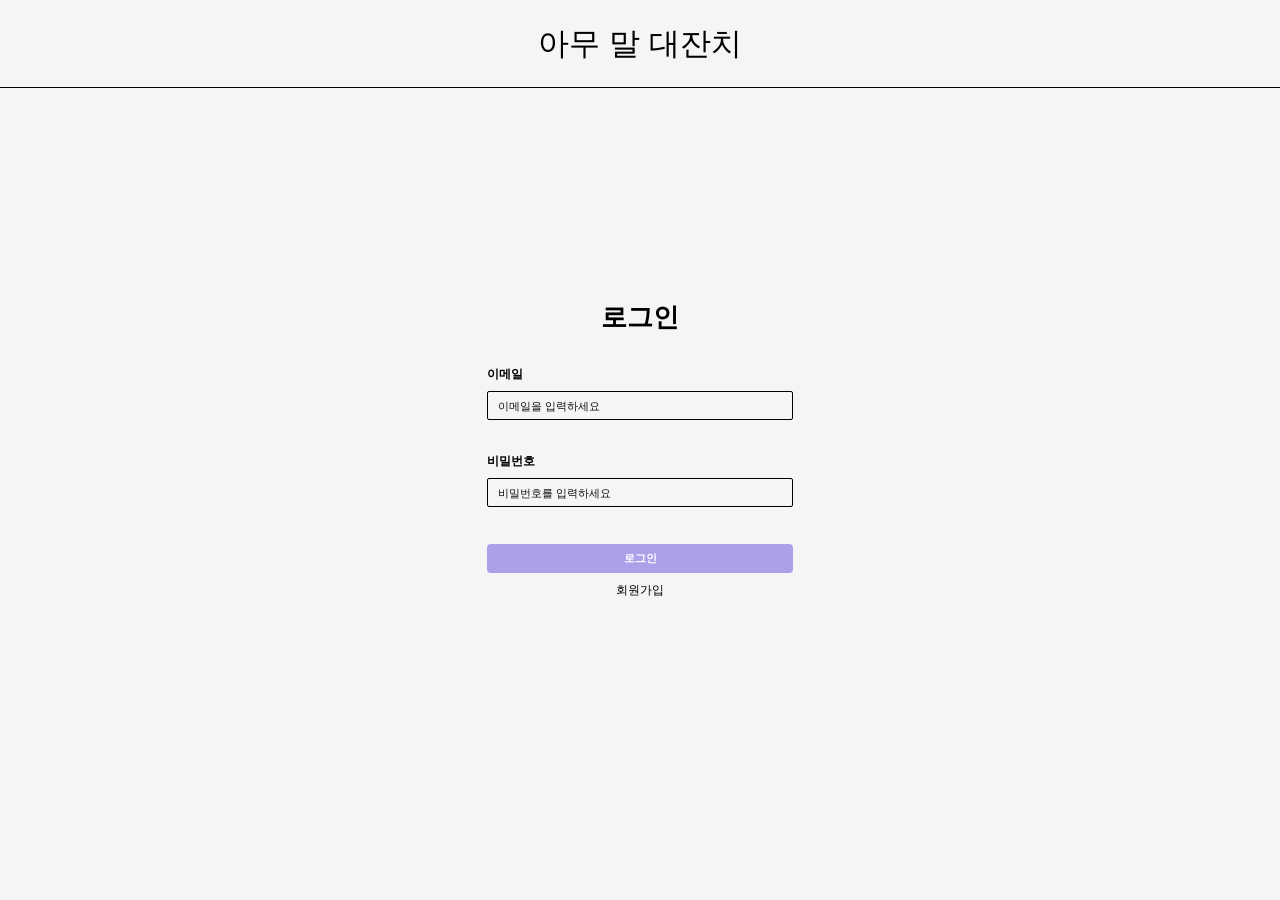
==== index.html @ 2eff45c8 "07.01.21.13" ====
<!DOCTYPE html>
<html lang="ko">
<head>
  <meta charset="UTF-8" />
  <meta name="viewport" content="width=device-width, initial-scale=1.0" />
  <title>아무 말 대잔치 - 로그인</title>
  <link rel="stylesheet" href="./css/login.css" />
</head>
<body>
  <header class="header">
    <h1 class="header__title">아무 말 대잔치</h1>
  </header>

  <main class="login-page">
    <section class="login">
      <h2 class="login__title">로그인</h2>

      <form class="login-form" id="loginForm" novalidate>
        <div class="form-group">
          <label for="email" class="form-label">이메일</label>
          <input
            type="email"
            id="email"
            class="form-input"
            placeholder="이메일을 입력하세요"
            autocomplete="email"
          />
          <p class="helper-text" id="emailHelper"></p>
        </div>

        <div class="form-group">
          <label for="password" class="form-label">비밀번호</label>
          <input
            type="password"
            id="password"
            class="form-input"
            placeholder="비밀번호를 입력하세요"
            autocomplete="current-password"
          />
          <p class="helper-text" id="passwordHelper"></p>
        </div>

        <button type="submit" class="login-button" id="loginButton" disabled>
          로그인
        </button>
      </form>

      <button type="button" class="signup-button" id="signupButton">
        회원가입
      </button>
    </section>
  </main>
  <link rel="stylesheet" href="./css/common.css" />
  <link rel="stylesheet" href="./css/login.css" />
<script type = "module"src="./js/login.js"></script>
</body>
</html>
---- css/login.css ----
:root {
  --color-background: #f4f5f7;
  --color-border: #000000;
  --color-text: #000000;
  --color-placeholder: #111111;
  --color-helper: #ff0000;

  --color-button-disabled: #aca0eb;
  --color-button-active: #7f6aee;
  --color-button-text: #ffffff;

  --font-main: Arial, "Noto Sans KR", sans-serif;

  --header-height: 88px;
  --form-width: 306px;
}

* {
  box-sizing: border-box;
}

body {
  margin: 0;
  min-height: 100vh;
  background-color: var(--color-background);
  color: var(--color-text);
  font-family: var(--font-main);
}

.header {
  height: var(--header-height);
  border-bottom: 1px solid #000;
  display: flex;
  justify-content: center;
  align-items: center;
}

.header__title {
  margin: 0;
  font-size: 31px;
  font-weight: 400;
  line-height: 1;
}

.login-page {
  min-height: calc(100vh - var(--header-height));
  display: flex;
  justify-content: center;
  align-items: flex-start;
}

.login {
  width: var(--form-width);
  margin-top: 216px;
  display: flex;
  flex-direction: column;
  align-items: center;
}

.login__title {
  margin: 0 0 36px;
  font-size: 26px;
  font-weight: 700;
  line-height: 1;
}

.login-form {
  width: 100%;
}

.form-group {
  width: 100%;
  margin-bottom: 13px;
}

.form-label {
  display: block;
  margin-bottom: 8px;
  font-size: 12px;
  font-weight: 700;
}

.form-input {
  width: 100%;
  height: 29px;
  padding: 0 10px;
  border: 1px solid #000;
  border-radius: 2px;
  background-color: transparent;
  font-size: 11px;
  outline: none;
}

.form-input::placeholder {
  color: var(--color-placeholder);
  opacity: 1;
}

.form-input:focus {
  border-color: #333333;
}

.helper-text {
  min-height: 15px;
  margin: 5px 0 0;
  font-size: 11px;
  line-height: 15px;
  color: var(--color-helper);
}

.login-button {
  width: 100%;
  height: 29px;
  margin-top: 4px;
  border: none;
  border-radius: 4px;
  background-color: var(--color-button-disabled);
  color: var(--color-button-text);
  font-size: 11px;
  font-weight: 700;
  cursor: not-allowed;
}

.login-button.is-active {
  background-color: var(--color-button-active);
  cursor: pointer;
}

.signup-button {
  margin-top: 9px;
  padding: 0;
  border: none;
  background: none;
  color: #000;
  font-size: 12px;
  cursor: pointer;
}

.signup-button:hover {
  text-decoration: underline;
}
---- css/common.css ----
:root {
  --color-background: #f4f5f7;
  --color-text: #000000;
  --color-helper: #ff0000;

  --color-button-disabled: #aca0eb;
  --color-button-active: #7f6aee;
  --color-button-text: #ffffff;

  --font-main: Arial, "Noto Sans KR", sans-serif;

  --header-height: 88px;
}

* {
  box-sizing: border-box;
}

body {
  margin: 0;
  min-height: 100vh;
  background-color: var(--color-background);
  color: var(--color-text);
  font-family: var(--font-main);
}

button,
input {
  font-family: inherit;
}

button {
  cursor: pointer;
}

.header {
  position: relative;
  height: var(--header-height);
  border-bottom: 1px solid #000;
  display: flex;
  justify-content: center;
  align-items: center;
}

.header__title {
  margin: 0;
  font-size: 31px;
  font-weight: 400;
  line-height: 1;
}

.header__back-button {
  position: absolute;
  left: calc(50% - 232px);
  top: 50%;
  transform: translateY(-50%);
  width: 44px;
  height: 44px;
  border: none;
  background: transparent;
  color: #000;
  font-size: 42px;
  font-weight: 300;
  line-height: 36px;
  padding: 0;
}

.header__profile {
  position: absolute;
  left: calc(50% + 220px);
  top: 50%;
  transform: translateY(-50%);
}
.profile-dropdown {
  position: absolute;
  top: 44px;
  right: 0;
  width: 140px;
  background-color: #ffffff;
  border-radius: 4px;
  box-shadow: 0 4px 12px rgba(0, 0, 0, 0.12);
  overflow: hidden;
  display: none;
  z-index: 100;
}

.profile-dropdown.is-open {
  display: block;
}

.profile-dropdown__item {
  width: 100%;
  height: 36px;
  border: none;
  background-color: #ffffff;
  font-size: 13px;
  color: #000000;
  cursor: pointer;
}

.profile-dropdown__item:hover {
  background-color: #f4f4f4;
}
---- css/login.css ----
:root {
  --color-background: #f4f5f7;
  --color-border: #000000;
  --color-text: #000000;
  --color-placeholder: #111111;
  --color-helper: #ff0000;

  --color-button-disabled: #aca0eb;
  --color-button-active: #7f6aee;
  --color-button-text: #ffffff;

  --font-main: Arial, "Noto Sans KR", sans-serif;

  --header-height: 88px;
  --form-width: 306px;
}

* {
  box-sizing: border-box;
}

body {
  margin: 0;
  min-height: 100vh;
  background-color: var(--color-background);
  color: var(--color-text);
  font-family: var(--font-main);
}

.header {
  height: var(--header-height);
  border-bottom: 1px solid #000;
  display: flex;
  justify-content: center;
  align-items: center;
}

.header__title {
  margin: 0;
  font-size: 31px;
  font-weight: 400;
  line-height: 1;
}

.login-page {
  min-height: calc(100vh - var(--header-height));
  display: flex;
  justify-content: center;
  align-items: flex-start;
}

.login {
  width: var(--form-width);
  margin-top: 216px;
  display: flex;
  flex-direction: column;
  align-items: center;
}

.login__title {
  margin: 0 0 36px;
  font-size: 26px;
  font-weight: 700;
  line-height: 1;
}

.login-form {
  width: 100%;
}

.form-group {
  width: 100%;
  margin-bottom: 13px;
}

.form-label {
  display: block;
  margin-bottom: 8px;
  font-size: 12px;
  font-weight: 700;
}

.form-input {
  width: 100%;
  height: 29px;
  padding: 0 10px;
  border: 1px solid #000;
  border-radius: 2px;
  background-color: transparent;
  font-size: 11px;
  outline: none;
}

.form-input::placeholder {
  color: var(--color-placeholder);
  opacity: 1;
}

.form-input:focus {
  border-color: #333333;
}

.helper-text {
  min-height: 15px;
  margin: 5px 0 0;
  font-size: 11px;
  line-height: 15px;
  color: var(--color-helper);
}

.login-button {
  width: 100%;
  height: 29px;
  margin-top: 4px;
  border: none;
  border-radius: 4px;
  background-color: var(--color-button-disabled);
  color: var(--color-button-text);
  font-size: 11px;
  font-weight: 700;
  cursor: not-allowed;
}

.login-button.is-active {
  background-color: var(--color-button-active);
  cursor: pointer;
}

.signup-button {
  margin-top: 9px;
  padding: 0;
  border: none;
  background: none;
  color: #000;
  font-size: 12px;
  cursor: pointer;
}

.signup-button:hover {
  text-decoration: underline;
}
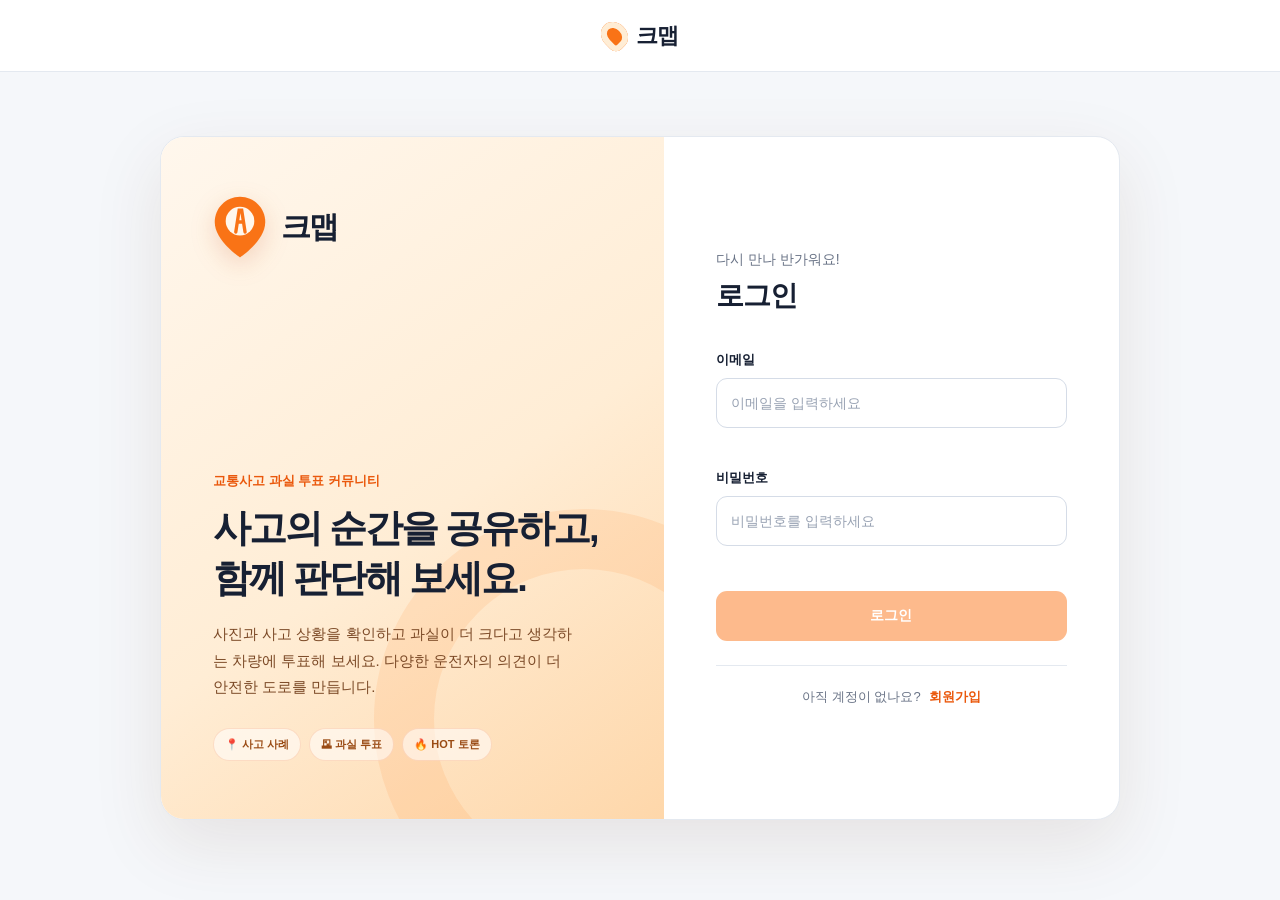
==== commit b67a8d52: "feat: 기능 추가 및 디자인 변경, 디렉토리 구조 변경" ====
--- a/index.html
+++ b/index.html
@@ -3,16 +3,35 @@
 <head>
   <meta charset="UTF-8" />
   <meta name="viewport" content="width=device-width, initial-scale=1.0" />
-  <title>아무 말 대잔치 - 로그인</title>
+  <title>크맵 - 로그인</title>
+  <link rel="stylesheet" href="./css/common.css" />
   <link rel="stylesheet" href="./css/login.css" />
 </head>
 <body>
   <header class="header">
-    <h1 class="header__title">아무 말 대잔치</h1>
+    <h1 class="header__title">크맵</h1>
   </header>
 
   <main class="login-page">
-    <section class="login">
+    <div class="login-shell">
+      <section class="login-brand">
+        <div class="brand-logo">
+          <svg class="brand-logo__mark" viewBox="0 0 64 76" aria-hidden="true">
+            <path fill="#f97316" d="M32 2C15.4 2 2 15.4 2 32c0 22.5 30 42 30 42s30-19.5 30-42C62 15.4 48.6 2 32 2Z"/>
+            <circle cx="32" cy="31" r="17" fill="#fff7ed"/>
+            <path d="M27 44 31 18h3l4 26M30 32h6" fill="none" stroke="#f97316" stroke-width="4" stroke-linecap="round"/>
+          </svg>
+          <strong class="brand-logo__name">크맵</strong>
+        </div>
+        <div class="login-brand__copy">
+          <p class="login-brand__eyebrow">교통사고 과실 투표 커뮤니티</p>
+          <h2>사고의 순간을 공유하고,<br />함께 판단해 보세요.</h2>
+          <p class="login-brand__description">사진과 사고 상황을 확인하고 과실이 더 크다고 생각하는 차량에 투표해 보세요. 다양한 운전자의 의견이 더 안전한 도로를 만듭니다.</p>
+          <div class="login-brand__features"><span>📍 사고 사례</span><span>🗳 과실 투표</span><span>🔥 HOT 토론</span></div>
+        </div>
+      </section>
+      <section class="login">
+      <p class="login__welcome">다시 만나 반가워요!</p>
       <h2 class="login__title">로그인</h2>
 
       <form class="login-form" id="loginForm" novalidate>
@@ -45,13 +64,10 @@
         </button>
       </form>
 
-      <button type="button" class="signup-button" id="signupButton">
-        회원가입
-      </button>
+      <div class="signup-area"><span>아직 계정이 없나요?</span><button type="button" class="signup-button" id="signupButton">회원가입</button></div>
     </section>
+    </div>
   </main>
-  <link rel="stylesheet" href="./css/common.css" />
-  <link rel="stylesheet" href="./css/login.css" />
 <script type = "module"src="./js/login.js"></script>
 </body>
-</html>+</html>
--- a/css/common.css
+++ b/css/common.css
@@ -1,103 +1,97 @@
 :root {
-  --color-background: #f4f5f7;
-  --color-text: #000000;
-  --color-helper: #ff0000;
-
-  --color-button-disabled: #aca0eb;
-  --color-button-active: #7f6aee;
+  --color-background: #f5f7fa;
+  --color-surface: #ffffff;
+  --color-text: #172033;
+  --color-muted: #697386;
+  --color-line: #e4e9f0;
+  --color-primary: #f97316;
+  --color-primary-dark: #ea580c;
+  --color-primary-soft: #fff7ed;
+  --color-helper: #dc2626;
+  --color-hot: #f04438;
+  --color-button-disabled: #fdba8c;
+  --color-button-active: var(--color-primary);
   --color-button-text: #ffffff;
-
-  --font-main: Arial, "Noto Sans KR", sans-serif;
-
-  --header-height: 88px;
+  --font-main: Pretendard, "Noto Sans KR", -apple-system, BlinkMacSystemFont, "Segoe UI", sans-serif;
+  --header-height: 72px;
+  --content-width: 960px;
+  --radius-sm: 8px;
+  --radius-md: 14px;
+  --radius-lg: 20px;
+  --shadow-card: 0 8px 28px rgba(30, 45, 70, 0.07);
 }
 
-* {
-  box-sizing: border-box;
-}
-
+* { box-sizing: border-box; }
+html { color-scheme: light; }
 body {
   margin: 0;
   min-height: 100vh;
-  background-color: var(--color-background);
+  background: var(--color-background);
   color: var(--color-text);
   font-family: var(--font-main);
+  -webkit-font-smoothing: antialiased;
 }
-
-button,
-input {
-  font-family: inherit;
-}
-
-button {
-  cursor: pointer;
+button, input, textarea { font: inherit; }
+button { cursor: pointer; }
+button:focus-visible, input:focus-visible, textarea:focus-visible {
+  outline: 3px solid rgba(249, 115, 22, .2);
+  outline-offset: 2px;
 }
 
 .header {
-  position: relative;
+  position: sticky;
+  top: 0;
+  z-index: 50;
   height: var(--header-height);
-  border-bottom: 1px solid #000;
+  border-bottom: 1px solid var(--color-line);
+  background: rgba(255,255,255,.94);
+  backdrop-filter: blur(12px);
   display: flex;
   justify-content: center;
   align-items: center;
 }
-
-.header__title {
-  margin: 0;
-  font-size: 31px;
-  font-weight: 400;
-  line-height: 1;
+.header__title { margin: 0; font-size: 22px; font-weight: 800; letter-spacing: -.04em; }
+.header__title { display: flex; align-items: center; gap: 9px; }
+.header__title::before {
+  content: ""; width: 25px; height: 29px; display: inline-block;
+  background: var(--color-primary); border-radius: 50% 50% 50% 8px; transform: rotate(-45deg);
+  box-shadow: inset 0 0 0 6px #ffedd5;
+}
+.header__back-button {
+  position: absolute; left: max(24px, calc(50% - 480px)); top: 50%; transform: translateY(-50%);
+  width: 40px; height: 40px; border: 1px solid var(--color-line); border-radius: 50%;
+  background: #fff; color: var(--color-text); font-size: 30px; line-height: 30px; padding: 0;
+}
+.header__profile, .profile-menu-wrapper {
+  position: absolute; right: max(24px, calc(50% - 480px)); left: auto; top: 50%; transform: translateY(-50%);
+}
+.header__profile-button {
+  width: 40px; height: 40px; padding: 0; border: 2px solid #fff; border-radius: 50%;
+  background: #ffedd5; overflow: hidden; box-shadow: 0 0 0 1px var(--color-line);
+}
+.header__profile-image { display: block; width: 100%; height: 100%; border-radius: 50%; background: linear-gradient(145deg,#fdba74,#f97316); }
+.profile-dropdown {
+  position: absolute; top: 48px; right: 0; width: 148px; padding: 6px;
+  background: #fff; border: 1px solid var(--color-line); border-radius: 12px;
+  box-shadow: 0 16px 35px rgba(17,24,39,.14); display: none; z-index: 100;
+}
+.profile-dropdown.is-open { display: block; }
+.profile-dropdown__item {
+  width: 100%; height: 38px; border: 0; border-radius: 8px; background: #fff;
+  color: var(--color-text); font-size: 13px; text-align: left; padding: 0 12px;
+}
+.profile-dropdown__item:hover { background: var(--color-background); }
+.hot-badge {
+  display: inline-flex; align-items: center; gap: 3px; height: 24px; padding: 0 8px;
+  border-radius: 999px; background: #fff1f0; color: var(--color-hot); font-size: 11px; font-weight: 800;
 }
 
-.header__back-button {
-  position: absolute;
-  left: calc(50% - 232px);
-  top: 50%;
-  transform: translateY(-50%);
-  width: 44px;
-  height: 44px;
-  border: none;
-  background: transparent;
-  color: #000;
-  font-size: 42px;
-  font-weight: 300;
-  line-height: 36px;
-  padding: 0;
+.account-shell{width:min(100%,960px);display:grid;grid-template-columns:1fr 1fr;background:#fff;border:1px solid var(--color-line);border-radius:24px;box-shadow:0 24px 70px rgba(96,50,16,.1);overflow:hidden}.account-brand{position:relative;min-height:590px;padding:52px;background:linear-gradient(145deg,#fff7ed,#ffedd5 58%,#fed7aa);display:flex;flex-direction:column;justify-content:space-between;overflow:hidden}.account-brand::after{content:"";position:absolute;width:290px;height:290px;right:-135px;bottom:-120px;border:58px solid rgba(249,115,22,.1);border-radius:50%}.account-brand__logo{display:flex;align-items:center;gap:13px;font-size:28px;letter-spacing:-.06em}.account-brand__mark{width:44px;height:52px;background:var(--color-primary);border-radius:50% 50% 50% 8px;transform:rotate(-45deg);box-shadow:inset 0 0 0 11px #fff7ed,0 8px 14px rgba(194,65,12,.16)}.account-brand>div:last-child{position:relative;z-index:1}.account-brand__eyebrow,.account-form__eyebrow{margin:0 0 12px;color:var(--color-primary-dark);font-size:12px;font-weight:900;letter-spacing:.03em}.account-brand h2{margin:0 0 16px;font-size:34px;line-height:1.35;letter-spacing:-.05em}.account-brand p:last-child{max-width:330px;margin:0;color:#7c4a27;font-size:14px;line-height:1.7}
+
+@media (max-width: 720px) {
+  :root { --header-height: 64px; }
+  .header__title { font-size: 18px; }
+  .header__back-button { left: 14px; width: 36px; height: 36px; }
+  .header__profile, .profile-menu-wrapper, .header > .header__profile-button { right: 14px; left: auto; }
+  .account-shell{grid-template-columns:1fr}.account-brand{min-height:210px;padding:28px 26px}.account-brand h2{font-size:27px}.account-brand p:last-child{display:none}.account-brand__logo{font-size:24px}.account-brand__mark{width:34px;height:40px;box-shadow:inset 0 0 0 8px #fff7ed}.account-brand>div:last-child{margin-top:32px}
 }
-
-.header__profile {
-  position: absolute;
-  left: calc(50% + 220px);
-  top: 50%;
-  transform: translateY(-50%);
-}
-.profile-dropdown {
-  position: absolute;
-  top: 44px;
-  right: 0;
-  width: 140px;
-  background-color: #ffffff;
-  border-radius: 4px;
-  box-shadow: 0 4px 12px rgba(0, 0, 0, 0.12);
-  overflow: hidden;
-  display: none;
-  z-index: 100;
-}
-
-.profile-dropdown.is-open {
-  display: block;
-}
-
-.profile-dropdown__item {
-  width: 100%;
-  height: 36px;
-  border: none;
-  background-color: #ffffff;
-  font-size: 13px;
-  color: #000000;
-  cursor: pointer;
-}
-
-.profile-dropdown__item:hover {
-  background-color: #f4f4f4;
-}
--- a/css/login.css
+++ b/css/login.css
@@ -1,141 +1,2 @@
-:root {
-  --color-background: #f4f5f7;
-  --color-border: #000000;
-  --color-text: #000000;
-  --color-placeholder: #111111;
-  --color-helper: #ff0000;
-
-  --color-button-disabled: #aca0eb;
-  --color-button-active: #7f6aee;
-  --color-button-text: #ffffff;
-
-  --font-main: Arial, "Noto Sans KR", sans-serif;
-
-  --header-height: 88px;
-  --form-width: 306px;
-}
-
-* {
-  box-sizing: border-box;
-}
-
-body {
-  margin: 0;
-  min-height: 100vh;
-  background-color: var(--color-background);
-  color: var(--color-text);
-  font-family: var(--font-main);
-}
-
-.header {
-  height: var(--header-height);
-  border-bottom: 1px solid #000;
-  display: flex;
-  justify-content: center;
-  align-items: center;
-}
-
-.header__title {
-  margin: 0;
-  font-size: 31px;
-  font-weight: 400;
-  line-height: 1;
-}
-
-.login-page {
-  min-height: calc(100vh - var(--header-height));
-  display: flex;
-  justify-content: center;
-  align-items: flex-start;
-}
-
-.login {
-  width: var(--form-width);
-  margin-top: 216px;
-  display: flex;
-  flex-direction: column;
-  align-items: center;
-}
-
-.login__title {
-  margin: 0 0 36px;
-  font-size: 26px;
-  font-weight: 700;
-  line-height: 1;
-}
-
-.login-form {
-  width: 100%;
-}
-
-.form-group {
-  width: 100%;
-  margin-bottom: 13px;
-}
-
-.form-label {
-  display: block;
-  margin-bottom: 8px;
-  font-size: 12px;
-  font-weight: 700;
-}
-
-.form-input {
-  width: 100%;
-  height: 29px;
-  padding: 0 10px;
-  border: 1px solid #000;
-  border-radius: 2px;
-  background-color: transparent;
-  font-size: 11px;
-  outline: none;
-}
-
-.form-input::placeholder {
-  color: var(--color-placeholder);
-  opacity: 1;
-}
-
-.form-input:focus {
-  border-color: #333333;
-}
-
-.helper-text {
-  min-height: 15px;
-  margin: 5px 0 0;
-  font-size: 11px;
-  line-height: 15px;
-  color: var(--color-helper);
-}
-
-.login-button {
-  width: 100%;
-  height: 29px;
-  margin-top: 4px;
-  border: none;
-  border-radius: 4px;
-  background-color: var(--color-button-disabled);
-  color: var(--color-button-text);
-  font-size: 11px;
-  font-weight: 700;
-  cursor: not-allowed;
-}
-
-.login-button.is-active {
-  background-color: var(--color-button-active);
-  cursor: pointer;
-}
-
-.signup-button {
-  margin-top: 9px;
-  padding: 0;
-  border: none;
-  background: none;
-  color: #000;
-  font-size: 12px;
-  cursor: pointer;
-}
-
-.signup-button:hover {
-  text-decoration: underline;
-}+.login-page{min-height:calc(100vh - var(--header-height));padding:64px 24px 80px;display:flex;justify-content:center}.login-shell{width:min(100%,960px);display:grid;grid-template-columns:1.05fr .95fr;background:#fff;border:1px solid var(--color-line);border-radius:24px;box-shadow:0 24px 70px rgba(96,50,16,.1);overflow:hidden}.login-brand{position:relative;min-height:590px;padding:58px 52px;background:linear-gradient(145deg,#fff7ed 0%,#ffedd5 55%,#fed7aa 100%);display:flex;flex-direction:column;justify-content:space-between;overflow:hidden}.login-brand::after{content:"";position:absolute;width:300px;height:300px;right:-130px;bottom:-110px;border:60px solid rgba(249,115,22,.11);border-radius:50%}.brand-logo{display:flex;align-items:center;gap:14px}.brand-logo__mark{width:54px;height:64px;filter:drop-shadow(0 8px 12px rgba(194,65,12,.18))}.brand-logo__name{font-size:30px;font-weight:900;letter-spacing:-.06em}.login-brand__copy{position:relative;z-index:1}.login-brand__eyebrow{margin:0 0 14px;color:var(--color-primary-dark);font-size:13px;font-weight:800}.login-brand h2{margin:0 0 18px;font-size:38px;line-height:1.3;letter-spacing:-.055em}.login-brand__description{max-width:360px;margin:0;color:#7c4a27;font-size:15px;line-height:1.75}.login-brand__features{display:flex;gap:8px;margin-top:28px}.login-brand__features span{padding:8px 11px;border:1px solid rgba(234,88,12,.16);border-radius:999px;background:rgba(255,255,255,.55);color:#9a4b14;font-size:11px;font-weight:700}.login{padding:62px 52px;display:flex;flex-direction:column;justify-content:center}.login__welcome{margin:0 0 8px;color:var(--color-muted);font-size:14px}.login__title{margin:0 0 36px;font-size:28px;letter-spacing:-.04em}.login-form{width:100%}.form-group{margin-bottom:18px}.form-label{display:block;margin-bottom:9px;font-size:13px;font-weight:800}.form-input{width:100%;height:50px;padding:0 14px;border:1px solid #d5dce7;border-radius:11px;background:#fff;color:var(--color-text);outline:0;font-size:14px}.form-input:focus{border-color:var(--color-primary);box-shadow:0 0 0 3px rgba(249,115,22,.09)}.form-input::placeholder{color:#98a2b3}.helper-text{min-height:17px;margin:6px 0 0;color:var(--color-helper);font-size:11px;line-height:1.45}.login-button{width:100%;height:50px;margin-top:4px;border:0;border-radius:11px;background:var(--color-button-disabled);color:#fff;font-size:14px;font-weight:800;cursor:not-allowed}.login-button.is-active{background:var(--color-primary);cursor:pointer}.login-button.is-active:hover{background:var(--color-primary-dark)}.signup-area{margin-top:24px;padding-top:22px;border-top:1px solid var(--color-line);display:flex;align-items:center;justify-content:center;gap:8px;color:var(--color-muted);font-size:13px}.signup-button{padding:0;border:0;background:none;color:var(--color-primary-dark);font-weight:800}.signup-button:hover{text-decoration:underline}
+@media(max-width:760px){.login-page{padding:24px 14px 60px}.login-shell{grid-template-columns:1fr}.login-brand{min-height:auto;padding:30px 26px}.login-brand__copy{margin-top:44px}.login-brand h2{font-size:29px}.login-brand__description{font-size:14px}.login-brand__features{display:none}.login{padding:38px 26px 42px}.brand-logo__mark{width:42px;height:50px}.brand-logo__name{font-size:25px}}
